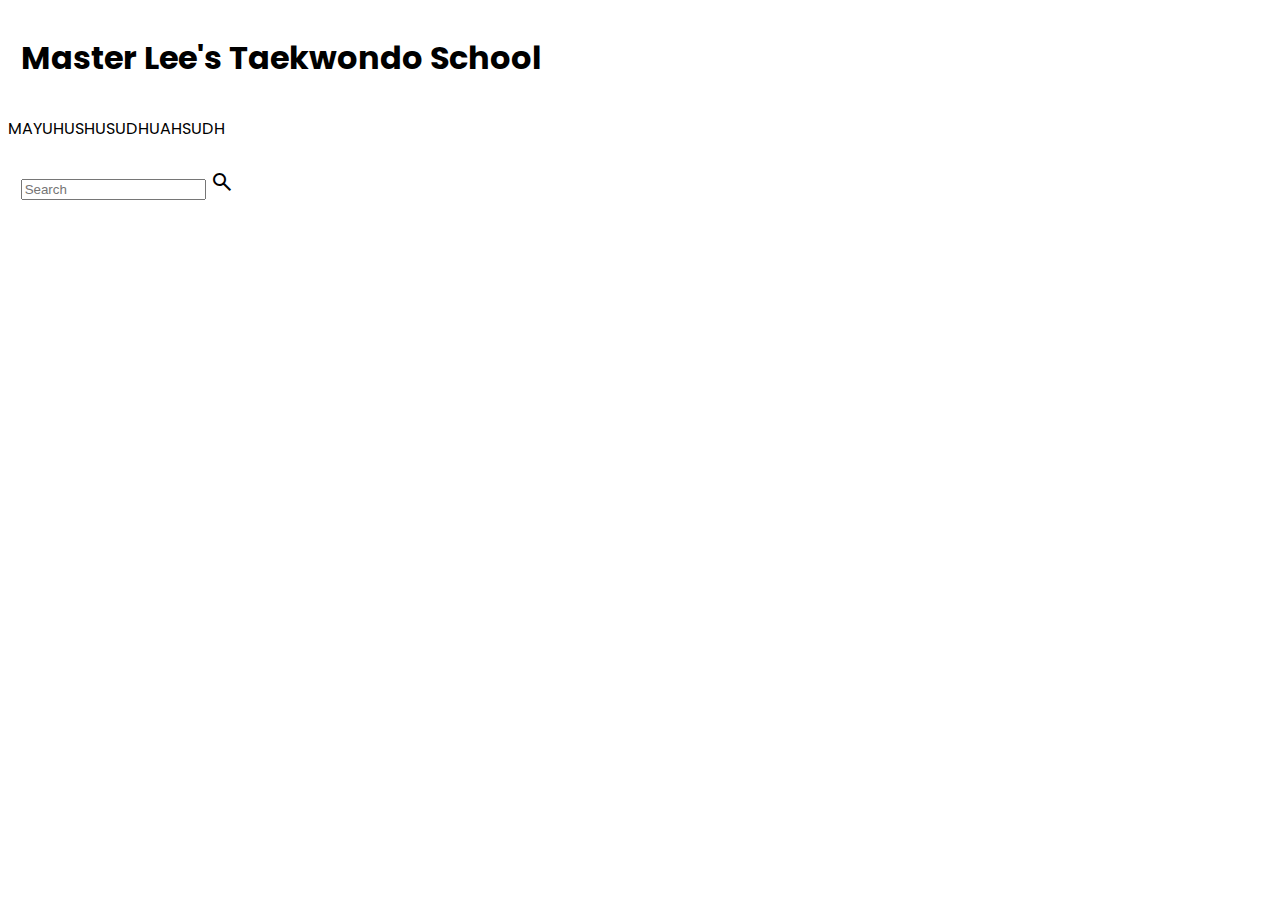
==== index.html @ 25bc6a31 "Inital files added and ready to be developed" ====
<!DOCTYPE html>
<html>
    <head>
        <h1 style = "padding: 1%; font-family: 'Poppins', sans-serif;"> Master Lee's Taekwondo School </h1>
        <meta charset="UTF-8">
        <meta name="viewport" content="width=device-width, initial-scale="1.0>
        <link  href="style.css" rel="stylesheet">
        <link rel="preconnect" href="https://fonts.googleapis.com">
        <link rel="preconnect" href="https://fonts.gstatic.com" crossorigin>
        <link href="https://fonts.googleapis.com/css2?family=Poppins:wght@100;400;500&display=swap" rel="stylesheet">
        <link href="https://cdn.jsdelivr.net/npm/bootstrap@5.3.1/dist/css/bootstrap.min.css" rel="stylesheet" integrity="sha384-4bw+/aepP/YC94hEpVNVgiZdgIC5+VKNBQNGCHeKRQN+PtmoHDEXuppvnDJzQIu9" crossorigin="anonymous">
        <link rel="stylesheet" href="https://fonts.googleapis.com/css2?family=Material+Symbols+Outlined:opsz,wght,FILL,GRAD@48,400,0,0" />
    <title> Home </title>
    <body>
        <div class="pp">
            <p>MAYUHUSHUSUDHUAHSUDH</p>
        </div>
        <div style="width: 400px; padding: 1%;">
            <form>
                <input class="form-control" type="text" placeholder="Search">
                <span class="material-symbols-outlined">
                    search
                </span>
            </form>
        </div>
    </body>
</html>
---- style.css ----
h1 {
  font-family: "Times New Roman";
}

span {
  display: flex;
  width: 2rem;
  height: 2rem;
  border-radius: 10%;
}

span:hover {
  background-color: blue;
  opacity: 50%;
}

/*# sourceMappingURL=style.css.map */

.pp {
  font-family: 'Poppins';
  font-weight;;
}
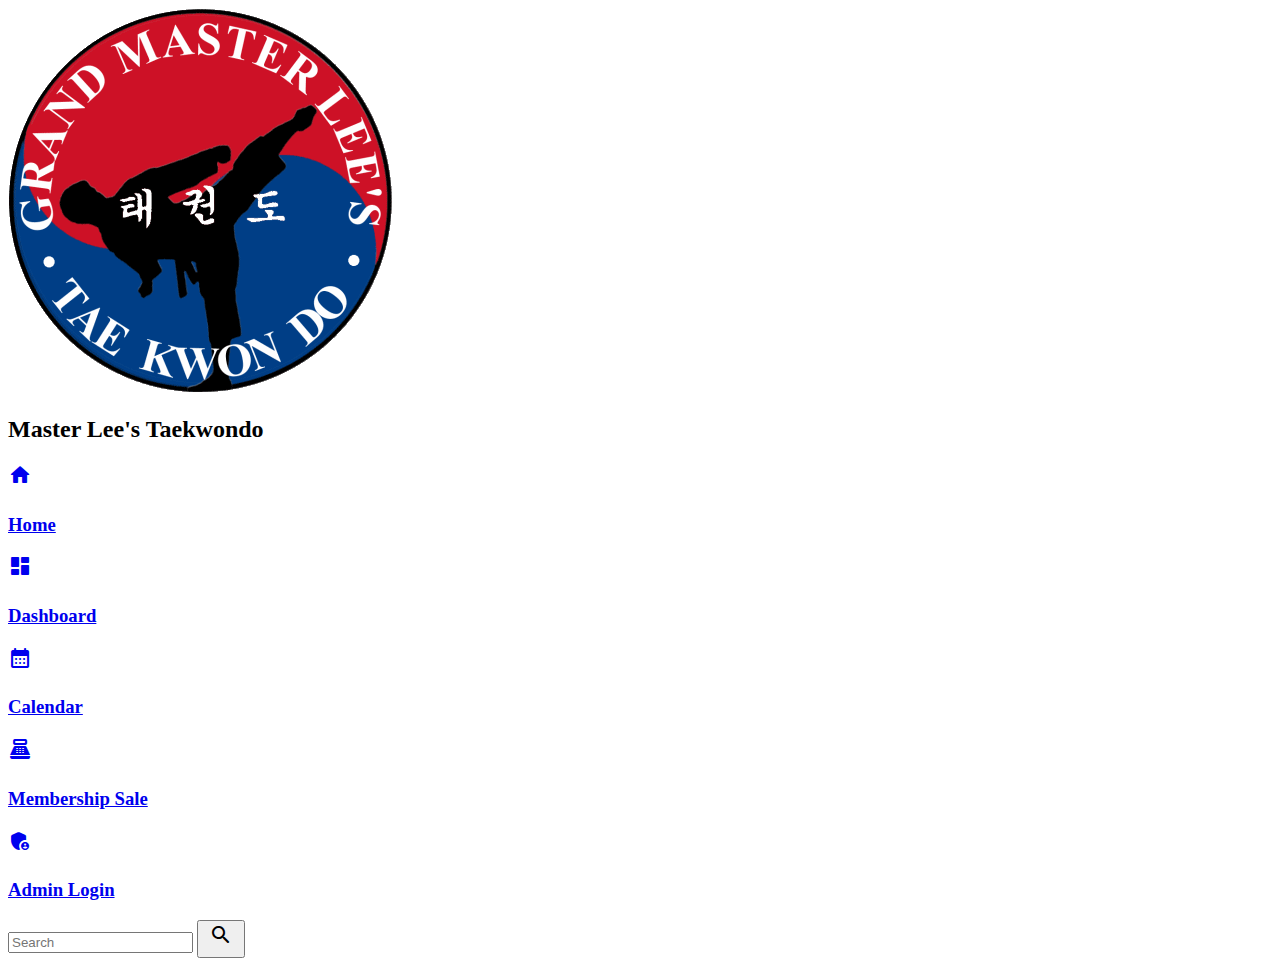
==== commit a97f3b12: "Home page sidebar added, design pending" ====
--- a/index.html
+++ b/index.html
@@ -1,27 +1,80 @@
 <!DOCTYPE html>
 <html>
     <head>
-        <h1 style = "padding: 1%; font-family: 'Poppins', sans-serif;"> Master Lee's Taekwondo School </h1>
         <meta charset="UTF-8">
         <meta name="viewport" content="width=device-width, initial-scale="1.0>
         <link  href="style.css" rel="stylesheet">
-        <link rel="preconnect" href="https://fonts.googleapis.com">
-        <link rel="preconnect" href="https://fonts.gstatic.com" crossorigin>
-        <link href="https://fonts.googleapis.com/css2?family=Poppins:wght@100;400;500&display=swap" rel="stylesheet">
-        <link href="https://cdn.jsdelivr.net/npm/bootstrap@5.3.1/dist/css/bootstrap.min.css" rel="stylesheet" integrity="sha384-4bw+/aepP/YC94hEpVNVgiZdgIC5+VKNBQNGCHeKRQN+PtmoHDEXuppvnDJzQIu9" crossorigin="anonymous">
-        <link rel="stylesheet" href="https://fonts.googleapis.com/css2?family=Material+Symbols+Outlined:opsz,wght,FILL,GRAD@48,400,0,0" />
-    <title> Home </title>
+        <link href="https://fonts.googleapis.com/icon?family=Material+Icons+Round" rel="stylesheet">
+        <title> Home </title>
+        </head>
     <body>
-        <div class="pp">
-            <p>MAYUHUSHUSUDHUAHSUDH</p>
+        
+        <div class="container">
+            <!-- Sidebar Section -->
+        <aside>
+            <div class="toggle">
+                <div class="logo">
+                    <img src="logo.png">
+                    <h2>Master Lee's Taekwondo</h2>
+                </div>
+            </div>
+
+            <div class="home">
+                <a href="#">
+                    <span class="material-icons-round">
+                        home
+                    </span>
+                   <h3>Home</h3>
+                </a>
+            </div>
+
+            <div class="dashboard">
+                <a href="#">
+                    <span class="material-icons-round">
+                        dashboard
+                        </span>
+                    <h3>Dashboard</h3>
+                </a>
+            </div> 
+
+            <div class="calendar">
+                <a href="#">
+                    <span class="material-icons-round">
+                        calendar_month
+                        </span>
+                    <h3>Calendar</h3></a>
+            </div>
+
+            <div class="sale">
+                <a href="#">
+                    <span class="material-icons-round">
+                        point_of_sale
+                        </span>
+                    <h3>Membership Sale</h3>
+                </a>
+            </div>
+
+            <div class="admin">
+                <a href="#">
+                    <span class="material-icons-round">
+                        admin_panel_settings
+                        </span>
+                        <h3>Admin Login</h3>
+                    </a>
+            </div>
         </div>
-        <div style="width: 400px; padding: 1%;">
-            <form>
-                <input class="form-control" type="text" placeholder="Search">
-                <span class="material-symbols-outlined">
-                    search
-                </span>
+        </aside>
+        <!--Search bar ends-->
+        <div class="container">
+            <form action="" class="search-bar">
+                <input type="text" placeholder="Search" name="sbarhome">
+                <button type="submit" id="srcbtn">
+                    <span class="material-icons-round">
+                        search
+                        </span>
+                </button>
             </form>
+            
         </div>
     </body>
 </html> --- a/style.css
+++ b/style.css
@@ -15,8 +15,3 @@
 }
 
 /*# sourceMappingURL=style.css.map */
-
-.pp {
-  font-family: 'Poppins';
-  font-weight;;
-}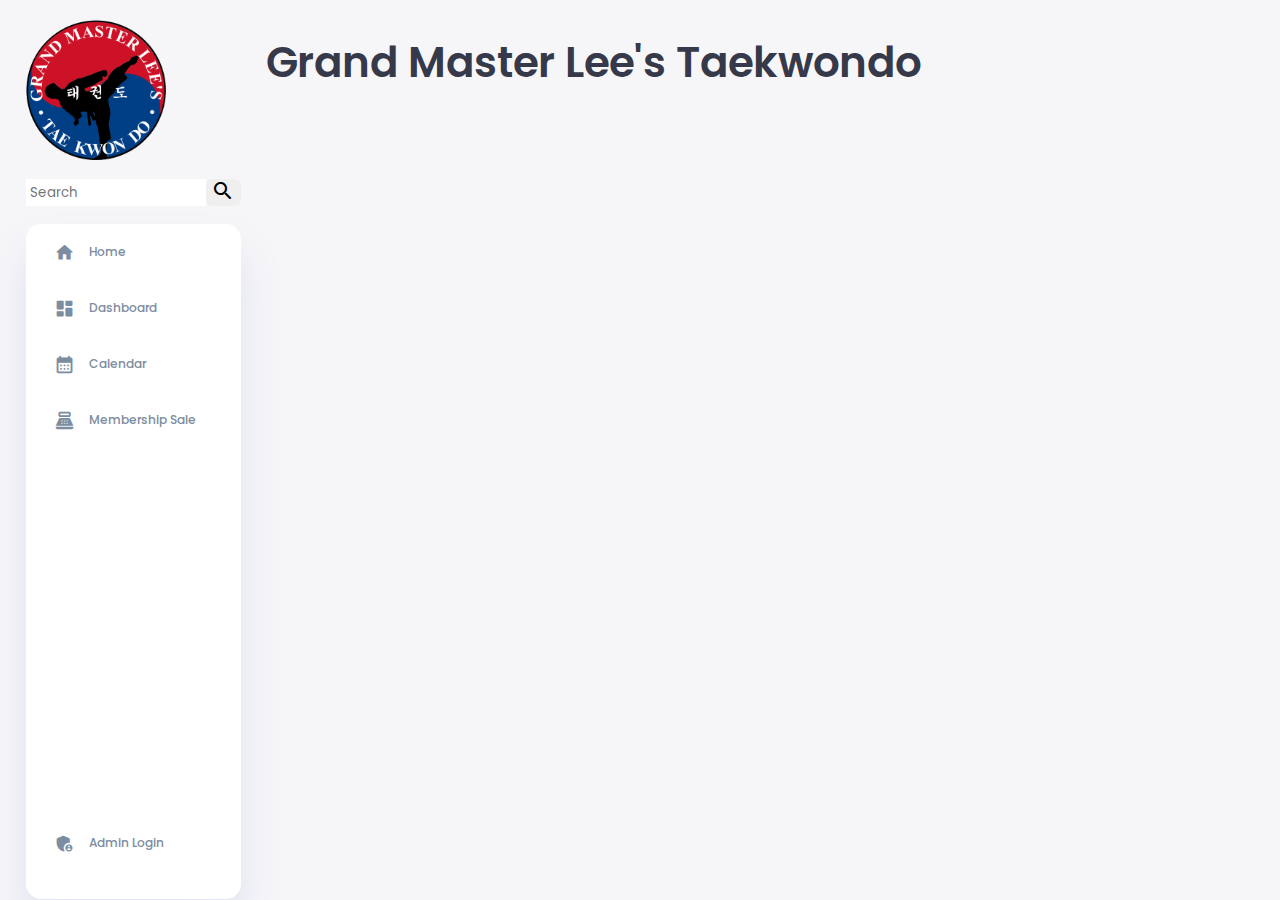
==== commit 3eed8d52: "comitting just incase, still need to make changes" ====
--- a/index.html
+++ b/index.html
@@ -9,15 +9,31 @@
         </head>
     <body>
         
-        <div class="container">
+    <div class="container">
+            
             <!-- Sidebar Section -->
         <aside>
+            
             <div class="toggle">
                 <div class="logo">
-                    <img src="logo.png">
-                    <h2>Master Lee's Taekwondo</h2>
+                    <img src="logo.png">    
+                </div>
+                
+                <div class="close" id="close-btn">
+                    <span class="material-icons-round">
+                        close
+                    </span>
                 </div>
             </div>
+            <form action="">
+                <input type="text" placeholder="Search" name="sbarhome" class="search-bar">
+                <button type="submit" id="srcbtn">
+                     <span class="material-icons-round">
+                        search
+                     </span>
+                </button>
+            </form>
+            <div class="sidebar">
 
             <div class="home">
                 <a href="#">
@@ -62,19 +78,12 @@
                         <h3>Admin Login</h3>
                     </a>
             </div>
-        </div>
+            </div>
         </aside>
-        <!--Search bar ends-->
-        <div class="container">
-            <form action="" class="search-bar">
-                <input type="text" placeholder="Search" name="sbarhome">
-                <button type="submit" id="srcbtn">
-                    <span class="material-icons-round">
-                        search
-                        </span>
-                </button>
-            </form>
-            
-        </div>
+    <header><h2>Grand Master Lee's Taekwondo</h2></header>
+    </div>
+        
+        <!--Sidebar ends-->
+        
     </body>
 </html> --- a/style.css
+++ b/style.css
@@ -1,17 +1,197 @@
-h1 {
-  font-family: "Times New Roman";
+@import url('https://fonts.googleapis.com/css2?family=Poppins:wght@300;400;500;600;700;800&display=swap');
+
+:root {
+  --color-primary: #6C9BCF;
+    --color-danger: #FF0060;
+    --color-success: #1B9C85;
+    --color-warning: #F7D060;
+    --color-white: #fff;
+    --color-info-dark: #7d8da1;
+    --color-dark: #363949;
+    --color-light: rgba(132, 139, 200, 0.18);
+    --color-dark-variant: #677483;
+    --color-background: #f6f6f9;
+
+    --card-border-radius: 2rem;
+    --border-radius-1: 0.4rem;
+    --border-radius-2: 1.2rem;
+
+    --card-padding: 1.8rem;
+    --padding-1: 1.2rem;
+
+    --box-shadow: 0 2rem 3rem var(--color-light);
+}
+*{
+  margin: 0;
+  padding: 0;
+  appearance: 0;
+  outline: 0;
+  border: 0;
+  text-decoration: none;
+  box-sizing: border-box;
 }
 
-span {
-  display: flex;
-  width: 2rem;
-  height: 2rem;
-  border-radius: 10%;
+html{
+  width: 100%;
+  height: 100%;
+  font-size: 14px;
 }
 
-span:hover {
-  background-color: blue;
-  opacity: 50%;
+
+
+body{
+  width: 100vw;
+  height: 100vh;
+  font-size: 0.88rem;
+  font-family: 'Poppins', sans-serif;
+  user-select: none;
+  overflow-x: hidden;
+  color: var(--color-dark);
+  background-color: var(--color-background);
 }
 
-/*# sourceMappingURL=style.css.map */
+a{
+  color: var(--color-dark)
+}
+
+img{
+  display: block;
+  width: 100%;
+  object-fit: cover;
+}
+
+h1{
+  font-weight: 800;
+  font-size: 1.8rem;
+}
+
+h2{
+  font-weight: 600;
+  font-size: 3rem;
+}
+
+h3{
+  font-weight: 500;
+  font-size: 0.87rem;
+}
+
+small{
+  font-size: 0.76rem;
+}
+
+p{
+  color: var(--color-dark-variant);
+}
+
+b{
+  color: var(--color-dark);
+}
+.text-muted{
+  color: var(--color-info-dark);
+}
+.primary{
+  color: var(--color-primary);
+}
+.danger{
+  color: var(--color-danger);
+}
+.success{
+  color: var(--color-success);
+}
+.warning{
+  color:var(--color-warning);
+}
+.container{
+  display: flex;
+  width: 96%;
+  margin: 0 auto;
+  gap: 1.8rem;
+  grid-template-columns: 15rem auto 23rem;
+}
+
+aside{
+  height: 100vh;
+}
+
+aside .toggle{
+  display: flex;
+  align-items: center;
+  justify-content: space-between;
+  margin-top: 1.4rem;
+}
+
+aside .toggle .logo{
+  display: flex;
+  gap: 1rem;
+}
+
+aside .toggle img{
+  width: 10rem;
+  height: 10rem;
+}
+
+aside .toggle .close{
+  padding-right: 1rem;
+  display:none;
+}
+
+aside .sidebar{
+  display: flex;
+  flex-direction: column;
+  background-color: var(--color-white);
+  box-shadow: var(--box-shadow);
+  border-radius: 15px;
+  height: 75vh;
+  position:relative;
+  top:1.3rem;
+  transition: all 0.3s ease;
+}
+
+aside .sidebar:hover{
+  box-shadow: none;
+}
+
+aside .sidebar a{
+  display:flex;
+  align-items: center;
+  color: var(--color-info-dark);
+  height: 4rem;
+  gap: 1rem;
+  position: relative;
+  margin-left: 2rem;
+  transition: all 0.3s ease;
+}
+
+aside .sidebar a span{
+  font-size: 1.5rem;
+  transition: all 0.3s ease;
+}
+
+aside .sidebar div:last-child{
+  position: absolute;
+  bottom: 2rem;
+  width: 100%;
+}
+
+.search-bar {
+  height: 2em;
+  width: 180px;
+  font-family: 'Poppins', sans-serif;
+  padding-left: 2%;
+  margin-top: 1.4rem;
+}
+
+#srcbtn {
+  margin-top: 1.4rem;
+  width: 2.5rem;
+  border-radius: 20%;
+}
+
+form{
+  display: flex;
+
+}
+
+header{
+  margin-top: 2.5em;
+}
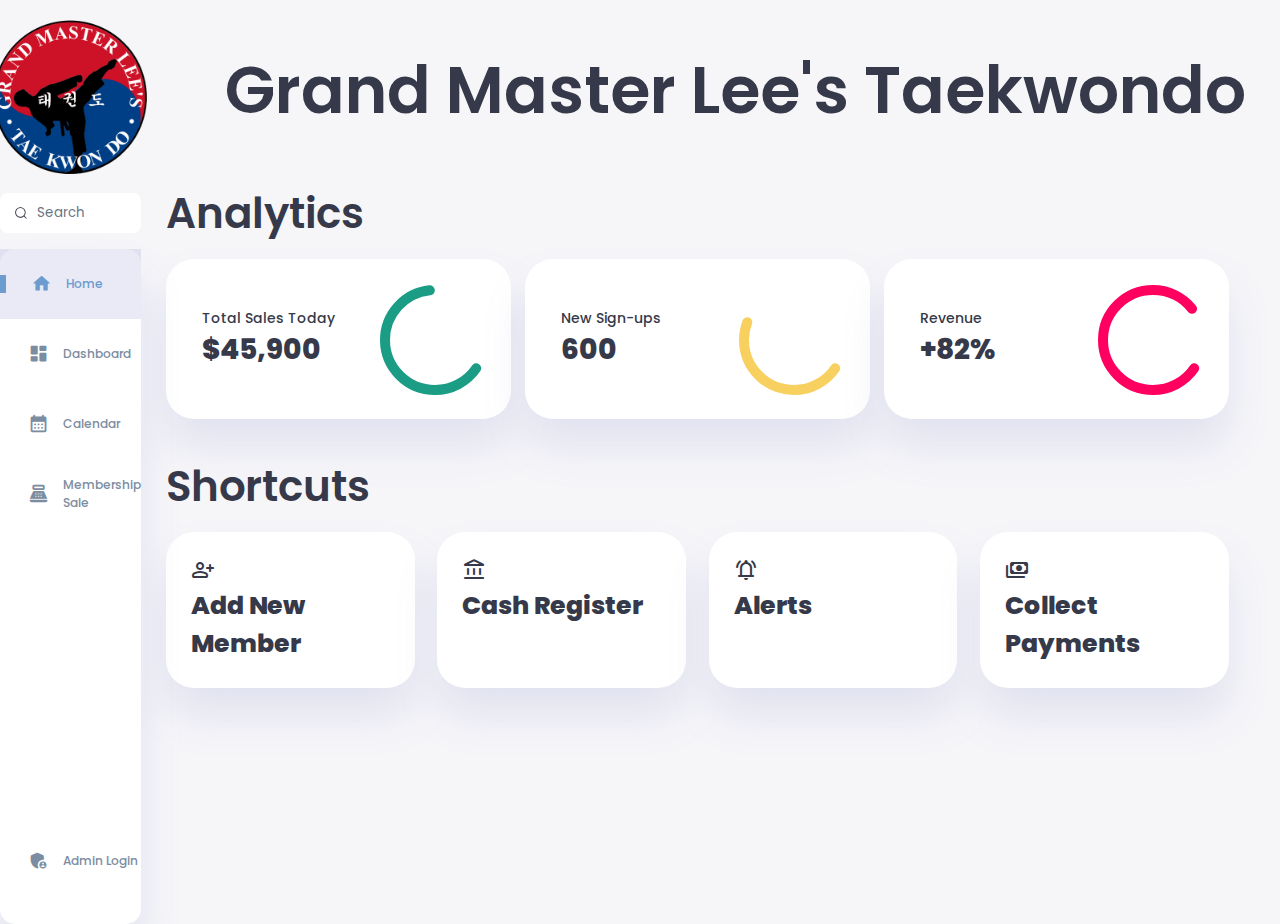
==== commit 94741eaa: "home page done" ====
--- a/index.html
+++ b/index.html
@@ -5,6 +5,7 @@
         <meta name="viewport" content="width=device-width, initial-scale="1.0>
         <link  href="style.css" rel="stylesheet">
         <link href="https://fonts.googleapis.com/icon?family=Material+Icons+Round" rel="stylesheet">
+        <link rel="stylesheet" href="https://fonts.googleapis.com/css2?family=Material+Symbols+Rounded:opsz,wght,FILL,GRAD@20..48,100..700,0..1,-50..200" />
         <title> Home </title>
         </head>
     <body>
@@ -25,18 +26,15 @@
                     </span>
                 </div>
             </div>
-            <form action="">
-                <input type="text" placeholder="Search" name="sbarhome" class="search-bar">
-                <button type="submit" id="srcbtn">
-                     <span class="material-icons-round">
-                        search
-                     </span>
-                </button>
+            <form action="">     
+                <div class="group">
+                    <svg class="icon" aria-hidden="true" viewBox="0 0 24 24"><g><path d="M21.53 20.47l-3.66-3.66C19.195 15.24 20 13.214 20 11c0-4.97-4.03-9-9-9s-9 4.03-9 9 4.03 9 9 9c2.215 0 4.24-.804 5.808-2.13l3.66 3.66c.147.146.34.22.53.22s.385-.073.53-.22c.295-.293.295-.767.002-1.06zM3.5 11c0-4.135 3.365-7.5 7.5-7.5s7.5 3.365 7.5 7.5-3.365 7.5-7.5 7.5-7.5-3.365-7.5-7.5z"></path></g></svg>
+                    <input placeholder="Search" type="search" class="input">
+                  </div>
             </form>
             <div class="sidebar">
-
             <div class="home">
-                <a href="#">
+                <a href="#" class="active">
                     <span class="material-icons-round">
                         home
                     </span>
@@ -81,9 +79,97 @@
             </div>
         </aside>
     <header><h2>Grand Master Lee's Taekwondo</h2></header>
-    </div>
+    
         
         <!--Sidebar ends-->
-        
+    <main>
+        <h2>Analytics</h2>
+        <div class="analytics">
+            <div class="sales">
+                <div class="status">
+                    <div class="info">
+                        <h3>Total Sales Today</h3>
+                        <h1>$45,900</h1>
+                    </div>
+                    <div class="progress">
+                        <svg>
+                            <circle cx="54" cy ="54" r="50"></circle>
+                        </svg>
+                    </div>
+                </div>
+            </div>
+            <div class="members">
+                <div class="status">
+                    <div class="info">
+                        <h3>New Sign-ups</h3>
+                        <h1>600</h1>
+                    </div>
+                    <div class="progress">
+                        <svg>
+                            <circle cx="54" cy="54" r="50"></circle>
+                        </svg>
+                    </div>
+                </div>
+            </div>
+            <div class="revenue">
+                <div class="status">
+                    <div class="info">
+                        <h3>Revenue</h3>
+                        <h1>+82%</h1>
+                    </div>
+                    <div class="progress">
+                        <svg>
+                            <circle cx="54" cy="54" r="50"></circle>
+                        </svg>
+                    </div>
+                </div>
+            </div>
+        </div>
+        <br><br>
+        <h2>Shortcuts</h2>
+        <div class="shortcuts">
+            <div class="newmember">
+                <div class="sicon">
+                    <span class="material-symbols-rounded">
+                        person_add
+                    </span>
+                </div>
+                <div class="ledto">
+                    <h1>Add New Member</h1>
+                </div>
+            </div>
+            <div class="cashapp">
+                <div class="sicon">
+                    <span class="material-symbols-rounded">
+                        account_balance
+                    </span>
+                </div>
+                <div class="ledto">
+                    <h1>Cash Register</h1>
+                </div>
+            </div>
+            <div class="alerts">
+                <div class="sicon">
+                    <span class="material-symbols-rounded">
+                        notifications_active
+                    </span>
+                </div>
+                <div class="ledto">
+                    <h1>Alerts</h1>
+                </div>
+            </div>
+            <div class="payments">
+                <div class="sicon">
+                    <span class="material-symbols-rounded">
+                        payments
+                    </span>
+                </div>
+                <div class="ledto">
+                    <h1>Collect Payments</h1>
+                </div>
+            </div>
+        </div>  
+    </main>
+</div>
     </body>
 </html> --- a/style.css
+++ b/style.css
@@ -20,6 +20,15 @@
     --padding-1: 1.2rem;
 
     --box-shadow: 0 2rem 3rem var(--color-light);
+    --numDays: 5;
+    --numHours: 10;
+    --timeHeight: 60px;
+    --calBgColor: #fff1f8;
+    --eventBorderColor: #f2d3d8;
+    --eventColor1: #ffd6d1;
+    --eventColor2: #fafaa3;
+    --eventColor3: #e2f8ff;
+    --eventColor4: #d1ffe6;
 }
 *{
   margin: 0;
@@ -104,19 +113,21 @@
 .container{
   display: flex;
   width: 96%;
-  margin: 0 auto;
+  margin: 0;
   gap: 1.8rem;
   grid-template-columns: 15rem auto 23rem;
 }
 
 aside{
   height: 100vh;
+  width: 11vw;
+  /*border: 0.1px dotted green;*/       /*border for sidebar holder*/
 }
 
 aside .toggle{
   display: flex;
   align-items: center;
-  justify-content: space-between;
+  justify-content: center;
   margin-top: 1.4rem;
 }
 
@@ -126,8 +137,9 @@
 }
 
 aside .toggle img{
-  width: 10rem;
-  height: 10rem;
+  width: 11rem;
+  height: 11rem;
+  
 }
 
 aside .toggle .close{
@@ -143,7 +155,7 @@
   border-radius: 15px;
   height: 75vh;
   position:relative;
-  top:1.3rem;
+  top:1.1rem;
   transition: all 0.3s ease;
 }
 
@@ -155,7 +167,7 @@
   display:flex;
   align-items: center;
   color: var(--color-info-dark);
-  height: 4rem;
+  height: 5rem;
   gap: 1rem;
   position: relative;
   margin-left: 2rem;
@@ -171,6 +183,35 @@
   position: absolute;
   bottom: 2rem;
   width: 100%;
+}
+
+aside .sidebar a.active::before{
+  content: '';
+  width: 6px;
+  height: 18px;
+  background-color: var(--color-primary);
+}
+
+
+aside .sidebar a.active{
+  width: 100%;
+  color: var(--color-primary);
+  background-color: var(--color-light);
+  margin-left: 0;
+}
+
+
+aside .sidebar a.active span{
+  color: var(--color-primary);
+  margin-left: calc(1rem - 3px);
+}
+
+aside .sidebar a:hover{
+  color: var(--color-primary);
+}
+
+aside .sidebar a:hover span{
+  margin-left: 0.6rem;
 }
 
 .search-bar {
@@ -184,6 +225,7 @@
 #srcbtn {
   margin-top: 1.4rem;
   width: 2.5rem;
+
   border-radius: 20%;
 }
 
@@ -193,5 +235,163 @@
 }
 
 header{
-  margin-top: 2.5em;
-}
+  margin-top: 1rem;
+  margin-left: 18.3em;
+  position: fixed;
+  display: flex;
+  /*border: 0.1px dotted red;*/     /*page title border*/
+  height: 11rem;
+  width: 80vw;
+  justify-content: left;
+  align-items: center;
+  overflow: hidden;
+}
+
+header h2 {
+  font-size:65px;
+}
+.group {
+  display: flex;
+  line-height: 28px;
+  align-items: center;
+  position: relative;
+  max-width: 220px;
+  margin-top: 1.4rem;
+ }
+ 
+ .input {
+  width: 100%;
+  height: 40px;
+  line-height: 28px;
+  padding: 0 1rem;
+  padding-left: 2.5rem;
+  border: 2px solid transparent;
+  border-radius: 8px;
+  outline: none;
+  background-color: var(--color-white);
+  color: var(--color-dark-variant);
+  transition: .3s ease;
+  font-family: inherit;
+ }
+ 
+ .input::placeholder {
+  color: var(--color-dark-variant);
+ }
+ 
+ .input:focus, input:hover {
+  outline: none;
+  border-color: var(--color-primary);
+  background-color: #fff;
+  box-shadow: 0 0 0 4px var(--box-shadow);
+ }
+ 
+ .icon {
+  position: absolute;
+  left: 1rem;
+  fill: var(--color-dark);
+  width: 1rem;
+  height: 1rem;
+ }
+
+ main{
+  margin-top: 13rem;
+ /* border: 1px solid purple;*/ /*border for below the header and next to sidebar*/
+  height:80vh;
+  width: 90vw;
+}
+ 
+main .shortcuts {
+  /*border: 1px solid black;*/  
+  display: grid;
+  grid-template-columns: repeat(4, 1fr);
+  gap: 1.6rem
+}
+
+main .shortcuts > div{
+    background-color: var(--color-white);
+    padding: var(--card-padding);
+    border-radius: var(--card-border-radius);
+    margin-top: 1rem;
+    box-shadow: var(--box-shadow);
+    cursor: pointer;
+    transition: all 0.3s ease;
+}
+
+main .shortcuts > div:hover{
+  box-shadow: none;
+}
+ 
+ main .analytics {
+ /* border: 1px solid black;*/
+  display: grid;
+  grid-template-columns: repeat(3, 1fr);
+  gap: 1rem;
+ }
+
+ main .analytics > div{
+  background-color: var(--color-white);
+  padding: var(--card-padding);
+  border-radius: var(--card-border-radius);
+  margin-top: 1rem;
+  box-shadow: var(--box-shadow);
+  cursor: pointer;
+  transition: all 0.3s ease;
+}
+
+main .analytics > div:hover{
+  box-shadow: none;
+}
+
+main .analytics > div .status{
+  display : flex;
+  align-items: center;
+  justify-content: space-between;
+}
+
+
+main .analytics h3{
+  margin-left: 0.8rem;
+  font-size: 1rem;
+}
+
+main .analytics h1{
+  margin-left: 0.8rem;
+  font-size: 2rem;
+}
+main .analytics .progress {
+  position: relative;
+  width: 110px;
+  height: 110px;
+  border-radius: 50%;
+}
+
+main .analytics svg{
+  width: 8rem;
+  height: 8rem;
+}
+
+main .analytics svg circle{
+  fill: none;
+  stroke-width: 10;
+  stroke-linecap: round;
+  transform: translate(5px, 2px);
+}
+
+main .analytics .sales svg circle{
+  stroke: var(--color-success);
+  stroke-dashoffset: -30;
+  stroke-dasharray: 200;
+}
+
+main .analytics .members svg circle{
+  stroke: var(--color-warning);
+  stroke-dashoffset: -30;
+  stroke-dasharray: 145;
+}
+
+main .analytics .revenue svg circle{
+  stroke: var(--color-danger);
+  stroke-dashoffset: -30;
+  stroke-dasharray: 250;
+}
+
